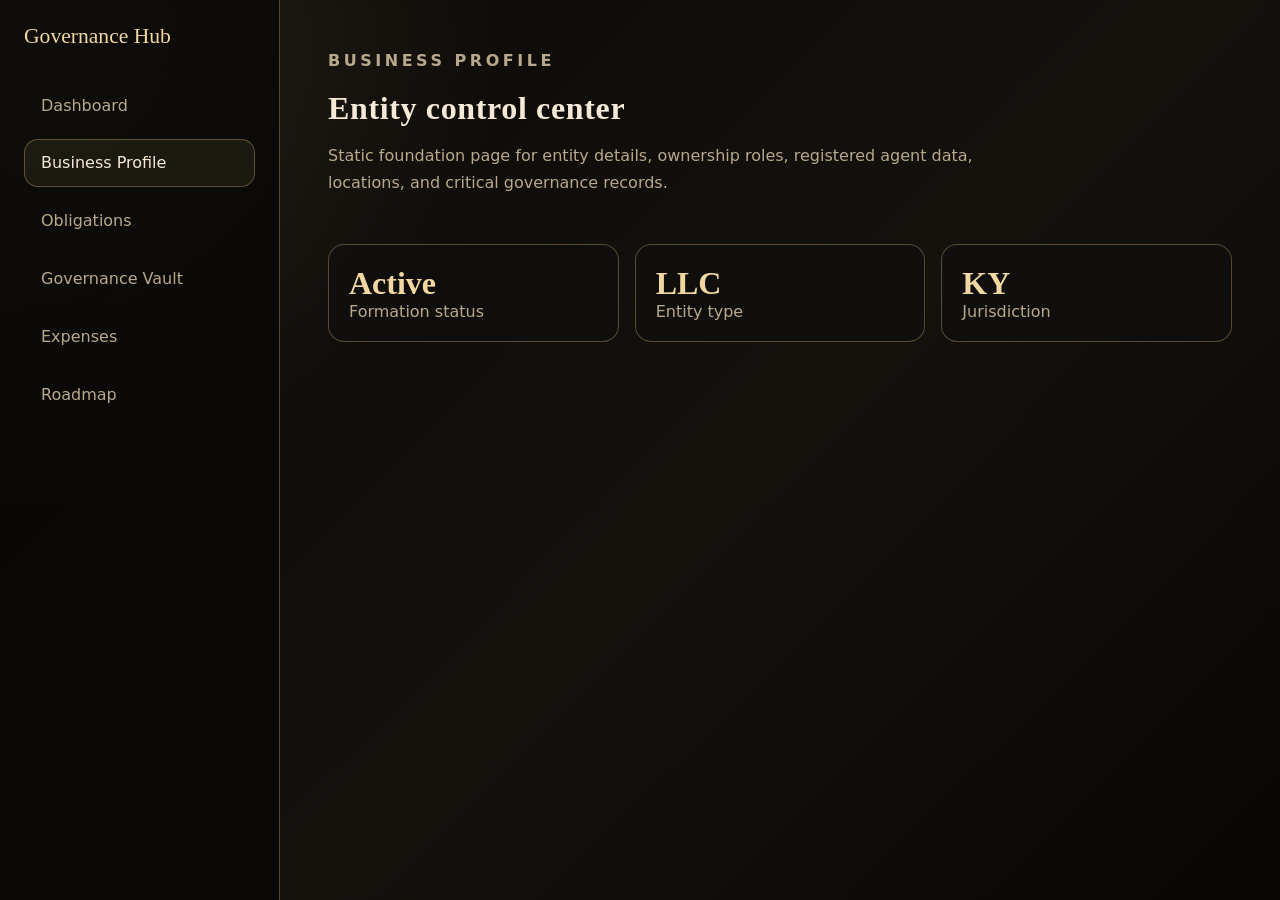
==== pages/business-profile.html @ b262d3b4 "feat: add business profile scaffold" ====
<!DOCTYPE html>
<html lang="en">
<head>
  <meta charset="UTF-8">
  <meta name="viewport" content="width=device-width, initial-scale=1.0">
  <title>Business Profile | Governance Hub</title>
  <link rel="stylesheet" href="../styles/tokens.css">
  <link rel="stylesheet" href="../styles/base.css">
  <link rel="stylesheet" href="../styles/layout.css">
</head>
<body>
  <div class="app-shell">
    <aside class="sidebar">
      <a class="sidebar-title" href="../index.html">Governance Hub</a>
      <nav class="nav-list" aria-label="Primary navigation">
        <a class="nav-link" href="dashboard.html">Dashboard</a>
        <a class="nav-link is-active" href="business-profile.html">Business Profile</a>
        <a class="nav-link" href="obligations.html">Obligations</a>
        <a class="nav-link" href="vault.html">Governance Vault</a>
        <a class="nav-link" href="expenses.html">Expenses</a>
        <a class="nav-link" href="roadmap.html">Roadmap</a>
      </nav>
    </aside>
    <main class="content">
      <header class="page-header">
        <div>
          <p class="eyebrow">Business profile</p>
          <h1>Entity control center</h1>
          <p>Static foundation page for entity details, ownership roles, registered agent data, locations, and critical governance records.</p>
        </div>
      </header>
      <section class="card-grid">
        <article class="metric-card"><strong>Active</strong><span>Formation status</span></article>
        <article class="metric-card"><strong>LLC</strong><span>Entity type</span></article>
        <article class="metric-card"><strong>KY</strong><span>Jurisdiction</span></article>
      </section>
    </main>
  </div>
</body>
</html>
---- styles/tokens.css ----
:root {
  --color-bg: #090807;
  --color-panel: #11100e;
  --color-panel-soft: #181512;
  --color-gold: #d9b779;
  --color-gold-soft: #f2d7a0;
  --color-cream: #f6ead7;
  --color-muted: #b9a98c;
  --color-line: rgba(217, 183, 121, 0.35);
  --color-danger: #7a2020;
  --color-success: #9fc487;
  --color-warning: #e0b45f;
  --font-heading: Georgia, "Times New Roman", serif;
  --font-body: Inter, system-ui, -apple-system, BlinkMacSystemFont, "Segoe UI", sans-serif;
  --shadow-soft: 0 20px 60px rgba(0, 0, 0, 0.35);
  --radius-lg: 24px;
  --radius-md: 16px;
}
---- styles/base.css ----
* {
  box-sizing: border-box;
}

html {
  min-height: 100%;
  background: var(--color-bg);
}

body {
  min-height: 100%;
  margin: 0;
  font-family: var(--font-body);
  color: var(--color-cream);
  background:
    radial-gradient(circle at top left, rgba(217, 183, 121, 0.16), transparent 32rem),
    linear-gradient(135deg, #090807 0%, #15110d 55%, #080706 100%);
}

a {
  color: inherit;
  text-decoration: none;
}

h1,
h2,
h3 {
  margin: 0;
  font-family: var(--font-heading);
  letter-spacing: 0.02em;
}

p {
  line-height: 1.65;
}

button,
input,
select {
  font: inherit;
}
---- styles/layout.css ----
.landing-shell {
  min-height: 100vh;
  display: grid;
  place-items: center;
  padding: 2rem;
}

.hero-card {
  width: min(920px, 100%);
  padding: clamp(2rem, 6vw, 5rem);
  border: 1px solid var(--color-line);
  border-radius: var(--radius-lg);
  background: rgba(17, 16, 14, 0.88);
  box-shadow: var(--shadow-soft);
}

.eyebrow {
  margin: 0 0 1rem;
  color: var(--color-gold);
  font-weight: 700;
  letter-spacing: 0.22em;
  text-transform: uppercase;
}

.hero-card h1 {
  max-width: 760px;
  font-size: clamp(2.4rem, 6vw, 5.6rem);
  line-height: 0.96;
  color: var(--color-gold-soft);
}

.hero-card p:not(.eyebrow) {
  max-width: 680px;
  margin: 1.5rem 0 0;
  color: var(--color-muted);
  font-size: 1.08rem;
}

.hero-actions {
  display: flex;
  flex-wrap: wrap;
  gap: 1rem;
  margin-top: 2rem;
}

.button {
  display: inline-flex;
  align-items: center;
  justify-content: center;
  min-height: 48px;
  padding: 0.85rem 1.2rem;
  border-radius: 999px;
  border: 1px solid var(--color-line);
  font-weight: 700;
}

.button-primary {
  background: var(--color-gold);
  color: #191006;
}

.button-secondary {
  background: rgba(246, 234, 215, 0.06);
  color: var(--color-cream);
}

.app-shell {
  min-height: 100vh;
  display: grid;
  grid-template-columns: 280px 1fr;
}

.sidebar {
  border-right: 1px solid var(--color-line);
  background: rgba(9, 8, 7, 0.8);
  padding: 1.5rem;
}

.sidebar-title {
  color: var(--color-gold-soft);
  font-family: var(--font-heading);
  font-size: 1.35rem;
}

.nav-list {
  display: grid;
  gap: 0.6rem;
  margin-top: 2rem;
}

.nav-link {
  padding: 0.85rem 1rem;
  border: 1px solid transparent;
  border-radius: 14px;
  color: var(--color-muted);
}

.nav-link:hover,
.nav-link.is-active {
  border-color: var(--color-line);
  color: var(--color-cream);
  background: rgba(217, 183, 121, 0.08);
}

.content {
  padding: clamp(1.5rem, 4vw, 3rem);
}

.page-header {
  display: flex;
  justify-content: space-between;
  gap: 1rem;
  align-items: flex-start;
  margin-bottom: 2rem;
}

.page-header p {
  color: var(--color-muted);
  max-width: 720px;
}

.card-grid {
  display: grid;
  grid-template-columns: repeat(auto-fit, minmax(180px, 1fr));
  gap: 1rem;
}

.metric-card {
  padding: 1.25rem;
  border: 1px solid var(--color-line);
  border-radius: var(--radius-md);
  background: rgba(17, 16, 14, 0.72);
}

.metric-card strong {
  display: block;
  color: var(--color-gold-soft);
  font-family: var(--font-heading);
  font-size: 2rem;
}

.metric-card span {
  color: var(--color-muted);
}

@media (max-width: 820px) {
  .app-shell {
    grid-template-columns: 1fr;
  }

  .sidebar {
    border-right: 0;
    border-bottom: 1px solid var(--color-line);
  }
}
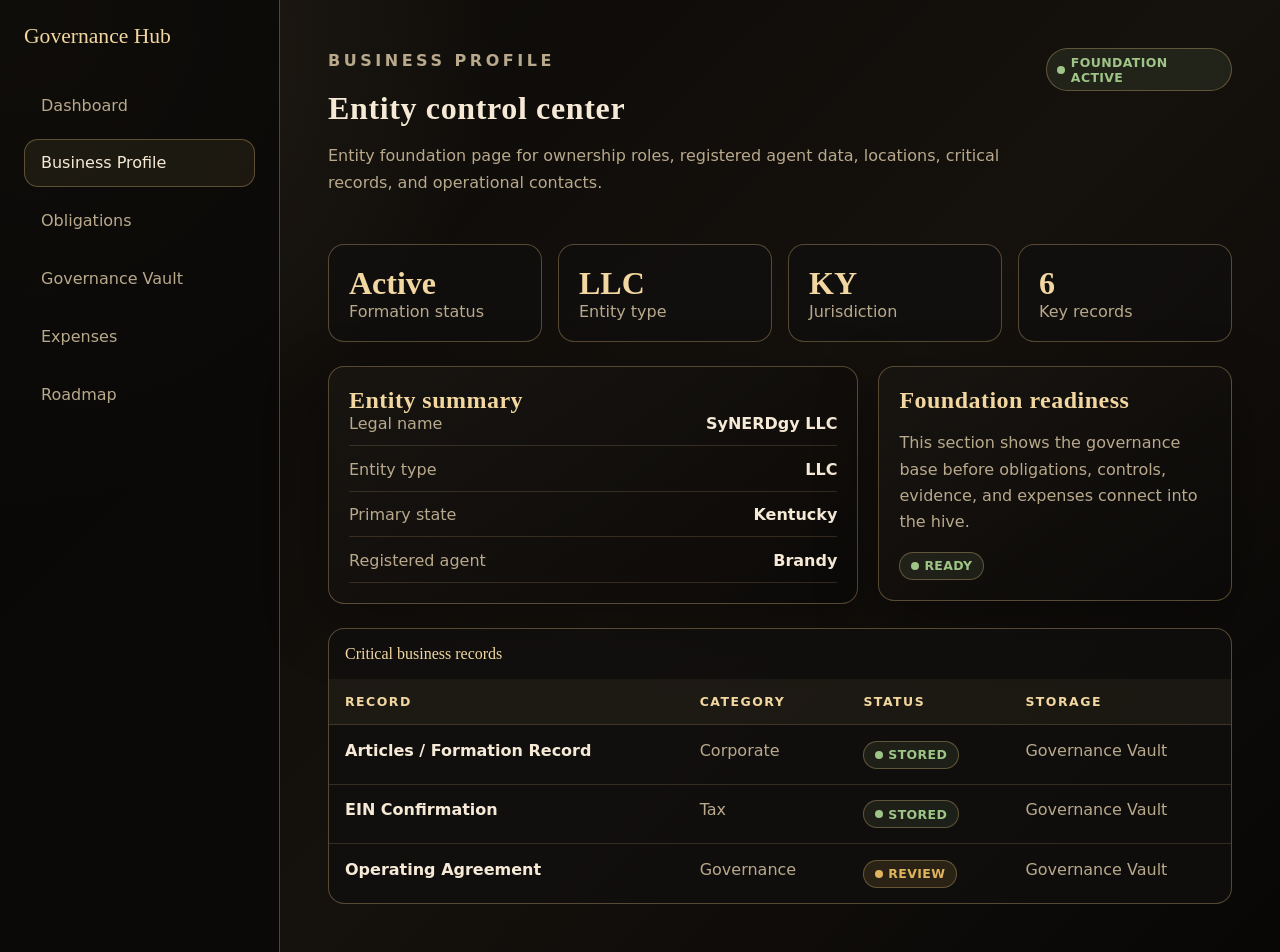
==== commit bc32ddbf: "feat: polish business profile for sprint 1b" ====
--- a/pages/business-profile.html
+++ b/pages/business-profile.html
@@ -7,6 +7,10 @@
   <link rel="stylesheet" href="../styles/tokens.css">
   <link rel="stylesheet" href="../styles/base.css">
   <link rel="stylesheet" href="../styles/layout.css">
+  <link rel="stylesheet" href="../styles/cards.css">
+  <link rel="stylesheet" href="../styles/badges.css">
+  <link rel="stylesheet" href="../styles/tables.css">
+  <link rel="stylesheet" href="../styles/responsive.css">
 </head>
 <body>
   <div class="app-shell">
@@ -26,13 +30,46 @@
         <div>
           <p class="eyebrow">Business profile</p>
           <h1>Entity control center</h1>
-          <p>Static foundation page for entity details, ownership roles, registered agent data, locations, and critical governance records.</p>
+          <p>Entity foundation page for ownership roles, registered agent data, locations, critical records, and operational contacts.</p>
         </div>
+        <span class="badge badge-success">Foundation active</span>
       </header>
       <section class="card-grid">
         <article class="metric-card"><strong>Active</strong><span>Formation status</span></article>
         <article class="metric-card"><strong>LLC</strong><span>Entity type</span></article>
         <article class="metric-card"><strong>KY</strong><span>Jurisdiction</span></article>
+        <article class="metric-card"><strong>6</strong><span>Key records</span></article>
+      </section>
+      <section class="two-column-grid section-stack">
+        <article class="surface-card">
+          <h2>Entity summary</h2>
+          <ul class="stat-list">
+            <li><span>Legal name</span><strong>SyNERDgy LLC</strong></li>
+            <li><span>Entity type</span><strong>LLC</strong></li>
+            <li><span>Primary state</span><strong>Kentucky</strong></li>
+            <li><span>Registered agent</span><strong>Brandy</strong></li>
+          </ul>
+        </article>
+        <aside class="surface-card">
+          <h2>Foundation readiness</h2>
+          <p>This section shows the governance base before obligations, controls, evidence, and expenses connect into the hive.</p>
+          <span class="badge badge-success">Ready</span>
+        </aside>
+      </section>
+      <section class="section-stack">
+        <div class="table-wrap">
+          <table class="data-table">
+            <caption>Critical business records</caption>
+            <thead>
+              <tr><th>Record</th><th>Category</th><th>Status</th><th>Storage</th></tr>
+            </thead>
+            <tbody>
+              <tr><td><strong>Articles / Formation Record</strong></td><td>Corporate</td><td><span class="badge badge-success">Stored</span></td><td>Governance Vault</td></tr>
+              <tr><td><strong>EIN Confirmation</strong></td><td>Tax</td><td><span class="badge badge-success">Stored</span></td><td>Governance Vault</td></tr>
+              <tr><td><strong>Operating Agreement</strong></td><td>Governance</td><td><span class="badge badge-warning">Review</span></td><td>Governance Vault</td></tr>
+            </tbody>
+          </table>
+        </div>
       </section>
     </main>
   </div>
--- a/styles/cards.css
+++ b/styles/cards.css
@@ -0,0 +1,63 @@
+.surface-card {
+  border: 1px solid var(--color-line);
+  border-radius: var(--radius-md);
+  background: linear-gradient(145deg, rgba(24, 21, 18, 0.92), rgba(12, 10, 8, 0.96));
+  box-shadow: var(--shadow-soft);
+  padding: 1.25rem;
+}
+
+.surface-card h2,
+.surface-card h3 {
+  color: var(--color-gold-soft);
+}
+
+.surface-card p {
+  color: var(--color-muted);
+}
+
+.section-stack {
+  display: grid;
+  gap: 1.25rem;
+  margin-top: 1.5rem;
+}
+
+.two-column-grid {
+  display: grid;
+  grid-template-columns: minmax(0, 1.2fr) minmax(280px, 0.8fr);
+  gap: 1.25rem;
+  align-items: start;
+}
+
+.action-row {
+  display: flex;
+  flex-wrap: wrap;
+  gap: 0.75rem;
+  margin-top: 1rem;
+}
+
+.stat-list {
+  display: grid;
+  gap: 0.85rem;
+  margin: 0;
+  padding: 0;
+  list-style: none;
+}
+
+.stat-list li {
+  display: flex;
+  justify-content: space-between;
+  gap: 1rem;
+  padding-bottom: 0.75rem;
+  border-bottom: 1px solid rgba(217, 183, 121, 0.18);
+  color: var(--color-muted);
+}
+
+.stat-list strong {
+  color: var(--color-cream);
+}
+
+@media (max-width: 980px) {
+  .two-column-grid {
+    grid-template-columns: 1fr;
+  }
+}
--- a/styles/badges.css
+++ b/styles/badges.css
@@ -0,0 +1,46 @@
+.badge {
+  display: inline-flex;
+  align-items: center;
+  gap: 0.35rem;
+  width: max-content;
+  padding: 0.35rem 0.65rem;
+  border: 1px solid var(--color-line);
+  border-radius: 999px;
+  font-size: 0.78rem;
+  font-weight: 800;
+  letter-spacing: 0.03em;
+  text-transform: uppercase;
+}
+
+.badge::before {
+  content: "";
+  width: 0.5rem;
+  height: 0.5rem;
+  border-radius: 999px;
+  background: currentColor;
+}
+
+.badge-success {
+  color: var(--color-success);
+  background: rgba(159, 196, 135, 0.1);
+}
+
+.badge-warning {
+  color: var(--color-warning);
+  background: rgba(224, 180, 95, 0.12);
+}
+
+.badge-danger {
+  color: var(--color-danger-bright);
+  background: rgba(122, 32, 32, 0.18);
+}
+
+.badge-neutral {
+  color: var(--color-muted);
+  background: rgba(246, 234, 215, 0.06);
+}
+
+.badge-gold {
+  color: var(--color-gold-soft);
+  background: rgba(217, 183, 121, 0.12);
+}
--- a/styles/tables.css
+++ b/styles/tables.css
@@ -0,0 +1,53 @@
+.table-wrap {
+  overflow-x: auto;
+  border: 1px solid var(--color-line);
+  border-radius: var(--radius-md);
+  background: rgba(17, 16, 14, 0.72);
+}
+
+.data-table {
+  width: 100%;
+  border-collapse: collapse;
+  min-width: 720px;
+}
+
+.data-table caption {
+  padding: 1rem;
+  color: var(--color-gold-soft);
+  font-family: var(--font-heading);
+  text-align: left;
+}
+
+.data-table th,
+.data-table td {
+  padding: 0.95rem 1rem;
+  border-bottom: 1px solid rgba(217, 183, 121, 0.18);
+  text-align: left;
+  vertical-align: top;
+}
+
+.data-table th {
+  color: var(--color-gold-soft);
+  font-size: 0.78rem;
+  letter-spacing: 0.12em;
+  text-transform: uppercase;
+  background: rgba(217, 183, 121, 0.06);
+}
+
+.data-table td {
+  color: var(--color-muted);
+}
+
+.data-table td strong {
+  color: var(--color-cream);
+}
+
+.data-table tr:last-child td {
+  border-bottom: 0;
+}
+
+.table-note {
+  margin-top: 0.75rem;
+  color: var(--color-muted);
+  font-size: 0.92rem;
+}
--- a/styles/responsive.css
+++ b/styles/responsive.css
@@ -0,0 +1,33 @@
+@media (max-width: 720px) {
+  .content {
+    padding: 1.25rem;
+  }
+
+  .page-header {
+    display: block;
+  }
+
+  .hero-actions,
+  .action-row {
+    flex-direction: column;
+  }
+
+  .button {
+    width: 100%;
+  }
+
+  .nav-list {
+    grid-template-columns: repeat(2, minmax(0, 1fr));
+  }
+}
+
+@media (prefers-reduced-motion: reduce) {
+  *,
+  *::before,
+  *::after {
+    scroll-behavior: auto !important;
+    transition-duration: 0.01ms !important;
+    animation-duration: 0.01ms !important;
+    animation-iteration-count: 1 !important;
+  }
+}
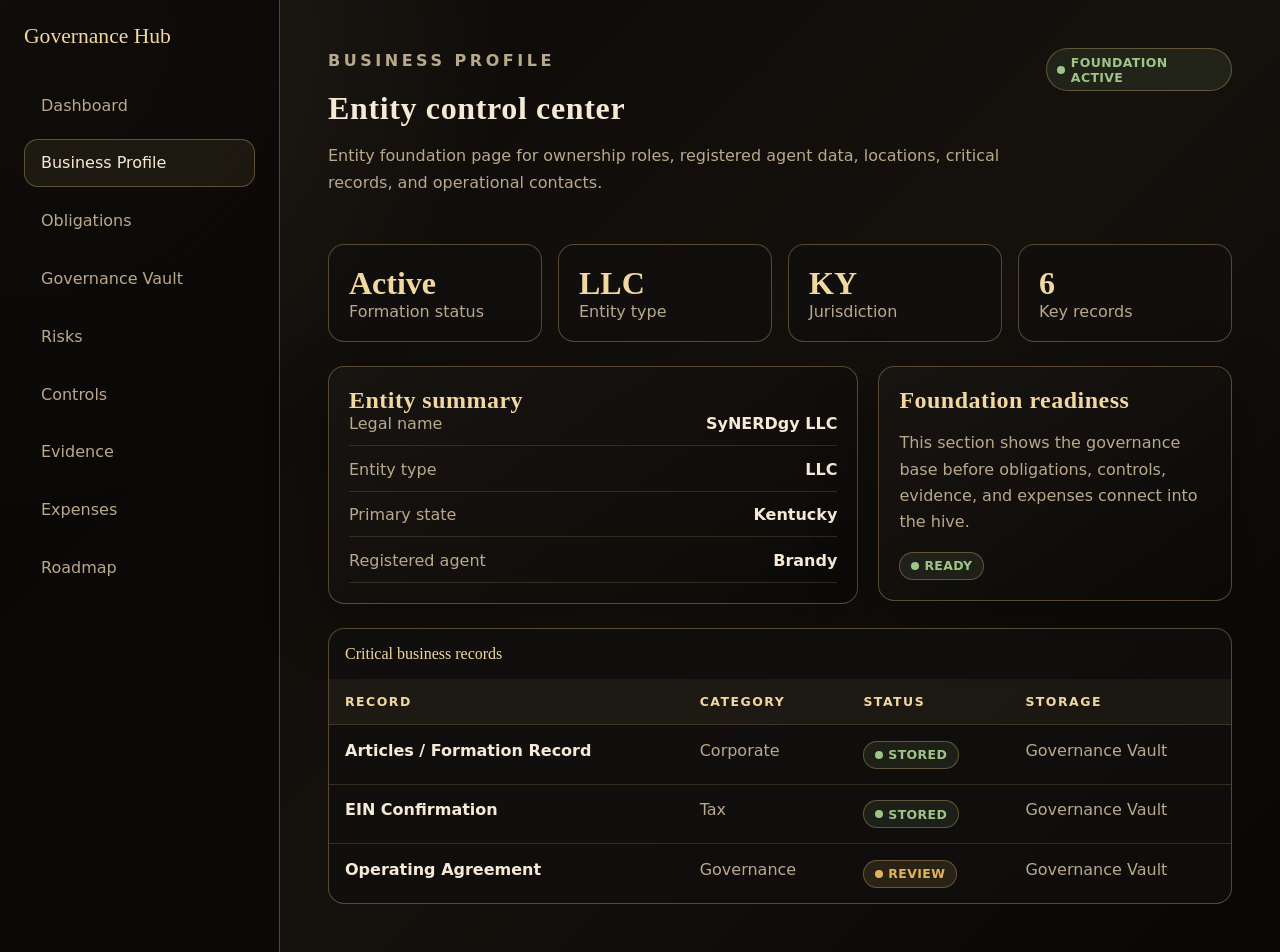
==== commit a6bcdf0c: "Update business profile nav for new pages" ====
--- a/pages/business-profile.html
+++ b/pages/business-profile.html
@@ -21,6 +21,9 @@
         <a class="nav-link is-active" href="business-profile.html">Business Profile</a>
         <a class="nav-link" href="obligations.html">Obligations</a>
         <a class="nav-link" href="vault.html">Governance Vault</a>
+        <a class="nav-link" href="risks.html">Risks</a>
+        <a class="nav-link" href="controls.html">Controls</a>
+        <a class="nav-link" href="evidence.html">Evidence</a>
         <a class="nav-link" href="expenses.html">Expenses</a>
         <a class="nav-link" href="roadmap.html">Roadmap</a>
       </nav>
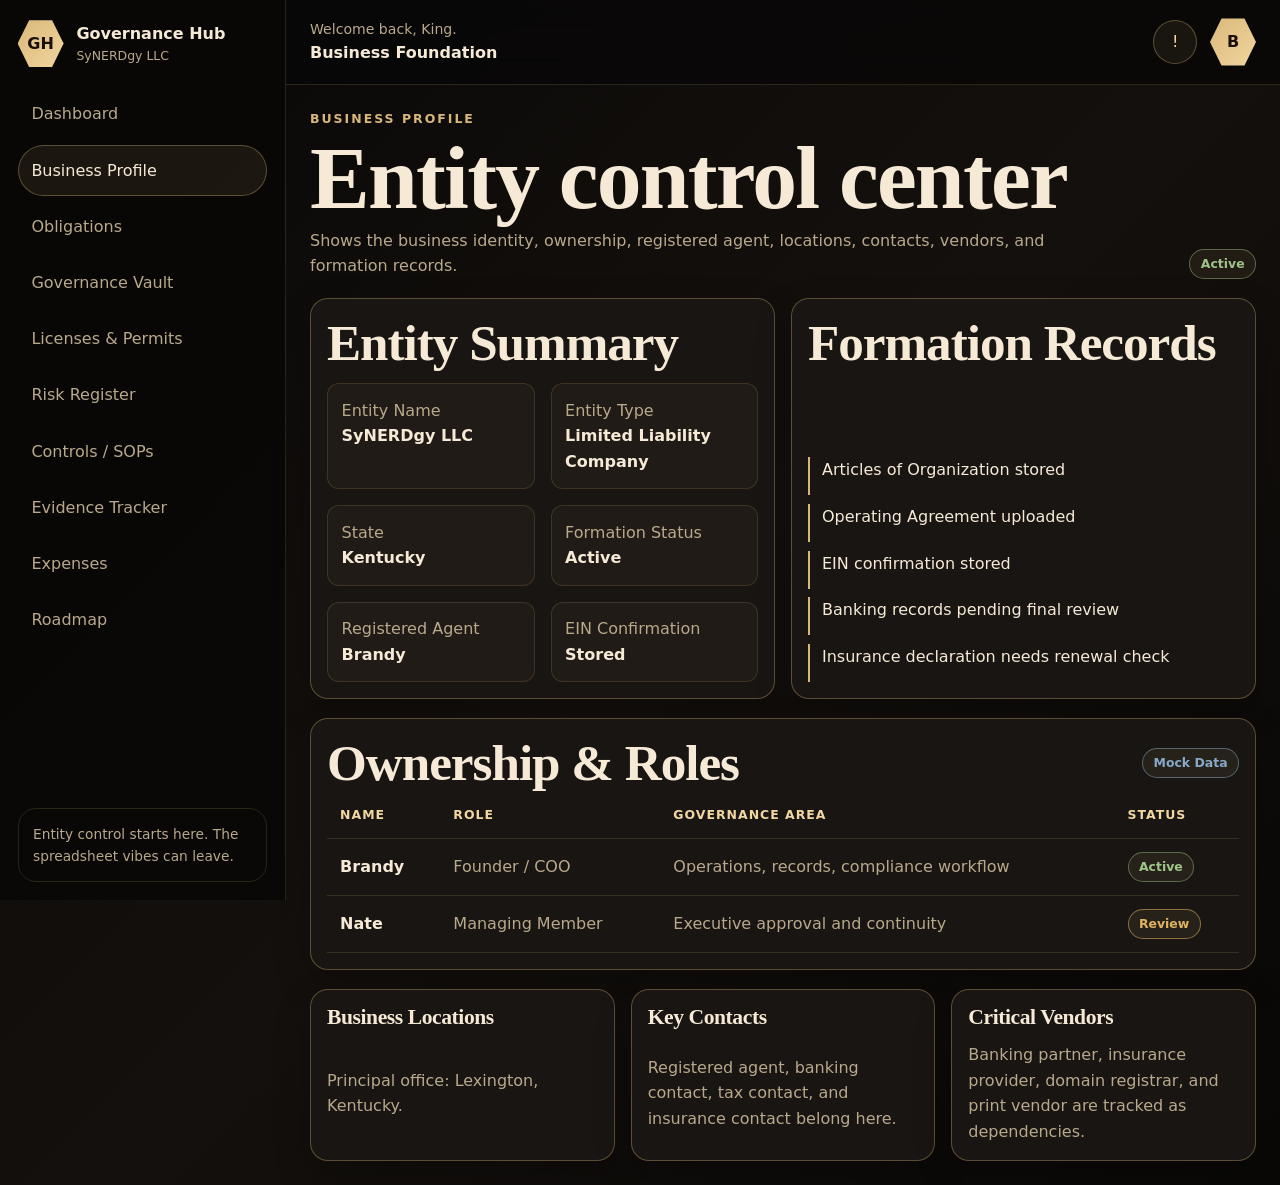
==== commit 96b3b74a: "Add business profile page" ====
--- a/pages/business-profile.html
+++ b/pages/business-profile.html
@@ -1,80 +1,44 @@
 <!DOCTYPE html>
 <html lang="en">
 <head>
-  <meta charset="UTF-8">
-  <meta name="viewport" content="width=device-width, initial-scale=1.0">
+  <meta charset="UTF-8" />
+  <meta name="viewport" content="width=device-width, initial-scale=1.0" />
   <title>Business Profile | Governance Hub</title>
-  <link rel="stylesheet" href="../styles/tokens.css">
-  <link rel="stylesheet" href="../styles/base.css">
-  <link rel="stylesheet" href="../styles/layout.css">
-  <link rel="stylesheet" href="../styles/cards.css">
-  <link rel="stylesheet" href="../styles/badges.css">
-  <link rel="stylesheet" href="../styles/tables.css">
-  <link rel="stylesheet" href="../styles/responsive.css">
+  <link rel="stylesheet" href="../styles/tokens.css" />
+  <link rel="stylesheet" href="../styles/base.css" />
+  <link rel="stylesheet" href="../styles/layout.css" />
+  <link rel="stylesheet" href="../styles/cards.css" />
+  <link rel="stylesheet" href="../styles/tables.css" />
+  <link rel="stylesheet" href="../styles/badges.css" />
+  <link rel="stylesheet" href="../styles/pages.css" />
+  <link rel="stylesheet" href="../styles/responsive.css" />
 </head>
 <body>
   <div class="app-shell">
-    <aside class="sidebar">
-      <a class="sidebar-title" href="../index.html">Governance Hub</a>
-      <nav class="nav-list" aria-label="Primary navigation">
-        <a class="nav-link" href="dashboard.html">Dashboard</a>
-        <a class="nav-link is-active" href="business-profile.html">Business Profile</a>
-        <a class="nav-link" href="obligations.html">Obligations</a>
-        <a class="nav-link" href="vault.html">Governance Vault</a>
-        <a class="nav-link" href="risks.html">Risks</a>
-        <a class="nav-link" href="controls.html">Controls</a>
-        <a class="nav-link" href="evidence.html">Evidence</a>
-        <a class="nav-link" href="expenses.html">Expenses</a>
-        <a class="nav-link" href="roadmap.html">Roadmap</a>
-      </nav>
-    </aside>
-    <main class="content">
-      <header class="page-header">
-        <div>
-          <p class="eyebrow">Business profile</p>
-          <h1>Entity control center</h1>
-          <p>Entity foundation page for ownership roles, registered agent data, locations, critical records, and operational contacts.</p>
-        </div>
-        <span class="badge badge-success">Foundation active</span>
-      </header>
-      <section class="card-grid">
-        <article class="metric-card"><strong>Active</strong><span>Formation status</span></article>
-        <article class="metric-card"><strong>LLC</strong><span>Entity type</span></article>
-        <article class="metric-card"><strong>KY</strong><span>Jurisdiction</span></article>
-        <article class="metric-card"><strong>6</strong><span>Key records</span></article>
-      </section>
-      <section class="two-column-grid section-stack">
-        <article class="surface-card">
-          <h2>Entity summary</h2>
-          <ul class="stat-list">
-            <li><span>Legal name</span><strong>SyNERDgy LLC</strong></li>
-            <li><span>Entity type</span><strong>LLC</strong></li>
-            <li><span>Primary state</span><strong>Kentucky</strong></li>
-            <li><span>Registered agent</span><strong>Brandy</strong></li>
-          </ul>
-        </article>
-        <aside class="surface-card">
-          <h2>Foundation readiness</h2>
-          <p>This section shows the governance base before obligations, controls, evidence, and expenses connect into the hive.</p>
-          <span class="badge badge-success">Ready</span>
-        </aside>
-      </section>
-      <section class="section-stack">
-        <div class="table-wrap">
-          <table class="data-table">
-            <caption>Critical business records</caption>
-            <thead>
-              <tr><th>Record</th><th>Category</th><th>Status</th><th>Storage</th></tr>
-            </thead>
-            <tbody>
-              <tr><td><strong>Articles / Formation Record</strong></td><td>Corporate</td><td><span class="badge badge-success">Stored</span></td><td>Governance Vault</td></tr>
-              <tr><td><strong>EIN Confirmation</strong></td><td>Tax</td><td><span class="badge badge-success">Stored</span></td><td>Governance Vault</td></tr>
-              <tr><td><strong>Operating Agreement</strong></td><td>Governance</td><td><span class="badge badge-warning">Review</span></td><td>Governance Vault</td></tr>
-            </tbody>
-          </table>
-        </div>
-      </section>
-    </main>
+    <aside class="sidebar"><div class="sidebar-inner"><a class="brand-mark" href="../index.html"><span class="brand-hex">GH</span><span><strong>Governance Hub</strong><small>SyNERDgy LLC</small></span></a><nav class="sidebar-nav"><a data-nav href="dashboard.html">Dashboard</a><a data-nav href="business-profile.html">Business Profile</a><a data-nav href="obligations.html">Obligations</a><a data-nav href="vault.html">Governance Vault</a><a data-nav href="licenses.html">Licenses & Permits</a><a data-nav href="risks.html">Risk Register</a><a data-nav href="controls.html">Controls / SOPs</a><a data-nav href="evidence.html">Evidence Tracker</a><a data-nav href="expenses.html">Expenses</a><a data-nav href="roadmap.html">Roadmap</a></nav><div class="sidebar-footer">Entity control starts here. The spreadsheet vibes can leave.</div></div></aside>
+    <div class="main-panel">
+      <header class="app-header"><div class="header-copy"><span>Welcome back, King.</span><strong>Business Foundation</strong></div><div class="header-actions"><button class="icon-button">!</button><span class="profile-hex">B</span></div></header>
+      <main class="page-content">
+        <section class="page-heading"><div><p class="eyebrow">Business Profile</p><h1>Entity control center</h1><p>Shows the business identity, ownership, registered agent, locations, contacts, vendors, and formation records.</p></div><span class="badge success">Active</span></section>
+
+        <section class="card-grid two">
+          <article class="panel-card"><h2>Entity Summary</h2><div class="detail-grid"><div class="detail-item"><span>Entity Name</span><strong>SyNERDgy LLC</strong></div><div class="detail-item"><span>Entity Type</span><strong>Limited Liability Company</strong></div><div class="detail-item"><span>State</span><strong>Kentucky</strong></div><div class="detail-item"><span>Formation Status</span><strong>Active</strong></div><div class="detail-item"><span>Registered Agent</span><strong>Brandy</strong></div><div class="detail-item"><span>EIN Confirmation</span><strong>Stored</strong></div></div></article>
+          <article class="panel-card"><h2>Formation Records</h2><ul class="check-list"><li>Articles of Organization stored</li><li>Operating Agreement uploaded</li><li>EIN confirmation stored</li><li>Banking records pending final review</li><li>Insurance declaration needs renewal check</li></ul></article>
+        </section>
+
+        <section class="table-card">
+          <div class="card-header"><h2>Ownership & Roles</h2><span class="badge info">Mock Data</span></div>
+          <table class="data-table"><thead><tr><th>Name</th><th>Role</th><th>Governance Area</th><th>Status</th></tr></thead><tbody><tr><td><strong>Brandy</strong></td><td>Founder / COO</td><td>Operations, records, compliance workflow</td><td><span class="badge success">Active</span></td></tr><tr><td><strong>Nate</strong></td><td>Managing Member</td><td>Executive approval and continuity</td><td><span class="badge warning">Review</span></td></tr></tbody></table>
+        </section>
+
+        <section class="card-grid three">
+          <article class="panel-card"><h3>Business Locations</h3><p>Principal office: Lexington, Kentucky.</p></article>
+          <article class="panel-card"><h3>Key Contacts</h3><p>Registered agent, banking contact, tax contact, and insurance contact belong here.</p></article>
+          <article class="panel-card"><h3>Critical Vendors</h3><p>Banking partner, insurance provider, domain registrar, and print vendor are tracked as dependencies.</p></article>
+        </section>
+      </main>
+    </div>
   </div>
+  <script src="../scripts/navigation.js"></script>
 </body>
 </html>
--- a/styles/tokens.css
+++ b/styles/tokens.css
@@ -7,12 +7,19 @@
   --color-cream: #f6ead7;
   --color-muted: #b9a98c;
   --color-line: rgba(217, 183, 121, 0.35);
+  --color-line-soft: rgba(217, 183, 121, 0.16);
   --color-danger: #7a2020;
+  --color-danger-bright: #e86666;
   --color-success: #9fc487;
   --color-warning: #e0b45f;
+  --color-info: #86a9c9;
+  --shadow-panel: 0 22px 60px rgba(0, 0, 0, 0.38);
+  --shadow-soft: 0 14px 36px rgba(0, 0, 0, 0.24);
+  --radius-lg: 28px;
+  --radius-md: 18px;
+  --radius-sm: 12px;
+  --sidebar-width: 286px;
+  --header-height: 84px;
   --font-heading: Georgia, "Times New Roman", serif;
   --font-body: Inter, system-ui, -apple-system, BlinkMacSystemFont, "Segoe UI", sans-serif;
-  --shadow-soft: 0 20px 60px rgba(0, 0, 0, 0.35);
-  --radius-lg: 24px;
-  --radius-md: 16px;
 }
--- a/styles/base.css
+++ b/styles/base.css
@@ -3,35 +3,31 @@
 }
 
 html {
-  min-height: 100%;
-  background: var(--color-bg);
+  scroll-behavior: smooth;
 }
 
 body {
-  min-height: 100%;
+  min-height: 100vh;
   margin: 0;
+  background: linear-gradient(135deg, #090807 0%, #14100d 52%, #090807 100%);
+  color: var(--color-cream);
   font-family: var(--font-body);
-  color: var(--color-cream);
-  background:
-    radial-gradient(circle at top left, rgba(217, 183, 121, 0.16), transparent 32rem),
-    linear-gradient(135deg, #090807 0%, #15110d 55%, #080706 100%);
+  line-height: 1.6;
+}
+
+img,
+svg {
+  max-width: 100%;
 }
 
 a {
-  color: inherit;
+  color: var(--color-gold-soft);
   text-decoration: none;
 }
 
-h1,
-h2,
-h3 {
-  margin: 0;
-  font-family: var(--font-heading);
-  letter-spacing: 0.02em;
-}
-
-p {
-  line-height: 1.65;
+a:hover,
+a:focus-visible {
+  color: var(--color-cream);
 }
 
 button,
@@ -39,3 +35,97 @@
 select {
   font: inherit;
 }
+
+button {
+  cursor: pointer;
+}
+
+h1,
+h2,
+h3,
+h4 {
+  margin: 0;
+  font-family: var(--font-heading);
+  line-height: 1.1;
+  letter-spacing: -0.02em;
+}
+
+h1 {
+  font-size: clamp(3.2rem, 7vw, 6.8rem);
+}
+
+h2 {
+  font-size: clamp(2rem, 4vw, 3.5rem);
+}
+
+h3 {
+  font-size: 1.35rem;
+}
+
+p {
+  margin: 0;
+  color: var(--color-muted);
+}
+
+ul,
+ol {
+  margin: 0;
+  padding: 0;
+}
+
+li {
+  list-style: none;
+}
+
+.eyebrow {
+  color: var(--color-gold);
+  font-size: 0.78rem;
+  font-weight: 800;
+  letter-spacing: 0.16em;
+  text-transform: uppercase;
+}
+
+.button-row {
+  display: flex;
+  flex-wrap: wrap;
+  gap: 0.8rem;
+}
+
+.button,
+.nav-button {
+  display: inline-flex;
+  align-items: center;
+  justify-content: center;
+  min-height: 44px;
+  padding: 0.72rem 1.05rem;
+  border: 1px solid var(--color-line);
+  border-radius: 999px;
+  transition: transform 160ms ease, border-color 160ms ease, background 160ms ease;
+}
+
+.button:hover,
+.nav-button:hover {
+  transform: translateY(-2px);
+}
+
+.button-primary,
+.nav-button {
+  background: linear-gradient(135deg, var(--color-gold), var(--color-gold-soft));
+  color: #1b1208;
+  font-weight: 800;
+}
+
+.button-secondary {
+  background: rgba(217, 183, 121, 0.12);
+  color: var(--color-gold-soft);
+}
+
+.button-ghost {
+  color: var(--color-muted);
+}
+
+.kicker-row {
+  display: flex;
+  flex-wrap: wrap;
+  gap: 0.5rem;
+}
--- a/styles/layout.css
+++ b/styles/layout.css
@@ -1,155 +1,282 @@
-.landing-shell {
+.landing-body {
+  overflow-x: hidden;
+}
+
+.landing-nav,
+.site-footer {
+  position: relative;
+  z-index: 2;
+  width: min(1180px, calc(100% - 2rem));
+  margin: 0 auto;
+}
+
+.landing-nav {
+  display: flex;
+  align-items: center;
+  justify-content: space-between;
+  gap: 1rem;
+  padding: 1.2rem 0;
+}
+
+.landing-nav nav {
+  display: flex;
+  align-items: center;
+  flex-wrap: wrap;
+  gap: 1rem;
+}
+
+.brand-mark {
+  display: inline-flex;
+  align-items: center;
+  gap: 0.8rem;
+  color: var(--color-cream);
+}
+
+.brand-mark small {
+  display: block;
+  color: var(--color-muted);
+  font-size: 0.78rem;
+}
+
+.brand-hex,
+.profile-hex {
+  display: inline-grid;
+  place-items: center;
+  width: 46px;
+  height: 52px;
+  background: linear-gradient(135deg, var(--color-gold), var(--color-gold-soft));
+  color: #1a1008;
+  font-weight: 900;
+  clip-path: polygon(25% 5%, 75% 5%, 100% 50%, 75% 95%, 25% 95%, 0% 50%);
+}
+
+.section-grid,
+.content-section,
+.site-footer {
+  width: min(1180px, calc(100% - 2rem));
+  margin-inline: auto;
+}
+
+.hero-section {
+  display: grid;
+  grid-template-columns: minmax(0, 1.1fr) minmax(320px, 0.72fr);
+  gap: 2rem;
+  align-items: center;
+  min-height: calc(100vh - 90px);
+  padding: 2rem 0 4rem;
+}
+
+.hero-copy {
+  display: grid;
+  gap: 1.3rem;
+}
+
+.hero-lede {
+  max-width: 760px;
+  color: var(--color-cream);
+  font-size: clamp(1.4rem, 2.5vw, 2rem);
+}
+
+.hero-support {
+  max-width: 720px;
+  font-size: 1.08rem;
+}
+
+.hero-panel,
+.scope-card,
+.feature-card,
+.metric-card,
+.panel-card,
+.table-card {
+  border: 1px solid var(--color-line);
+  background: linear-gradient(180deg, rgba(24, 21, 18, 0.96), rgba(17, 16, 14, 0.96));
+  box-shadow: var(--shadow-panel);
+}
+
+.hero-panel {
+  display: grid;
+  gap: 1rem;
+  padding: 1.2rem;
+  border-radius: var(--radius-lg);
+}
+
+.panel-header,
+.app-header,
+.page-heading,
+.card-header {
+  display: flex;
+  align-items: center;
+  justify-content: space-between;
+  gap: 1rem;
+}
+
+.status-dot {
+  width: 0.75rem;
+  height: 0.75rem;
+  border-radius: 999px;
+  background: var(--color-success);
+  box-shadow: 0 0 18px var(--color-success);
+}
+
+.content-section {
+  position: relative;
+  z-index: 2;
+  padding: 4rem 0;
+}
+
+.module-grid,
+.metric-grid,
+.card-grid,
+.detail-grid,
+.status-grid {
+  display: grid;
+  gap: 1rem;
+}
+
+.module-grid {
+  grid-template-columns: repeat(3, minmax(0, 1fr));
+  margin-top: 1.4rem;
+}
+
+.split-section {
+  display: grid;
+  grid-template-columns: 1fr minmax(280px, 0.5fr);
+  gap: 1.2rem;
+  align-items: start;
+}
+
+.workflow-section {
+  border-block: 1px solid var(--color-line-soft);
+}
+
+.timeline-list {
+  display: grid;
+  gap: 0.9rem;
+  margin-top: 1.3rem;
+}
+
+.timeline-list li {
+  display: grid;
+  grid-template-columns: 170px 1fr;
+  gap: 1rem;
+  padding: 1rem;
+  border: 1px solid var(--color-line-soft);
+  border-radius: var(--radius-md);
+  background: rgba(217, 183, 121, 0.05);
+}
+
+.site-footer {
+  display: flex;
+  justify-content: space-between;
+  gap: 1rem;
+  padding: 2rem 0;
+  border-top: 1px solid var(--color-line-soft);
+  color: var(--color-muted);
+}
+
+.app-shell {
+  display: grid;
+  grid-template-columns: var(--sidebar-width) minmax(0, 1fr);
   min-height: 100vh;
-  display: grid;
-  place-items: center;
-  padding: 2rem;
-}
-
-.hero-card {
-  width: min(920px, 100%);
-  padding: clamp(2rem, 6vw, 5rem);
+}
+
+.sidebar {
+  position: sticky;
+  top: 0;
+  height: 100vh;
+  padding: 1.1rem;
+  border-right: 1px solid var(--color-line-soft);
+  background: rgba(9, 8, 7, 0.92);
+}
+
+.sidebar-inner {
+  display: flex;
+  flex-direction: column;
+  height: 100%;
+  gap: 1.2rem;
+}
+
+.sidebar-nav {
+  display: grid;
+  gap: 0.35rem;
+}
+
+.sidebar-nav a {
+  display: flex;
+  justify-content: space-between;
+  gap: 0.75rem;
+  padding: 0.72rem 0.8rem;
+  border: 1px solid transparent;
+  border-radius: 999px;
+  color: var(--color-muted);
+}
+
+.sidebar-nav a.active,
+.sidebar-nav a:hover {
+  border-color: var(--color-line);
+  background: rgba(217, 183, 121, 0.09);
+  color: var(--color-cream);
+}
+
+.sidebar-footer {
+  margin-top: auto;
+  padding: 0.9rem;
+  border: 1px solid var(--color-line-soft);
+  border-radius: var(--radius-md);
+  color: var(--color-muted);
+  font-size: 0.86rem;
+}
+
+.main-panel {
+  min-width: 0;
+}
+
+.app-header {
+  position: sticky;
+  top: 0;
+  z-index: 4;
+  min-height: var(--header-height);
+  padding: 1rem 1.5rem;
+  border-bottom: 1px solid var(--color-line-soft);
+  background: rgba(9, 8, 7, 0.86);
+  backdrop-filter: blur(16px);
+}
+
+.header-copy span,
+.header-copy strong {
+  display: block;
+}
+
+.header-copy span {
+  color: var(--color-muted);
+  font-size: 0.88rem;
+}
+
+.header-actions {
+  display: flex;
+  align-items: center;
+  gap: 0.8rem;
+}
+
+.icon-button {
+  width: 44px;
+  height: 44px;
   border: 1px solid var(--color-line);
-  border-radius: var(--radius-lg);
-  background: rgba(17, 16, 14, 0.88);
-  box-shadow: var(--shadow-soft);
-}
-
-.eyebrow {
-  margin: 0 0 1rem;
-  color: var(--color-gold);
-  font-weight: 700;
-  letter-spacing: 0.22em;
-  text-transform: uppercase;
-}
-
-.hero-card h1 {
+  border-radius: 999px;
+  background: rgba(217, 183, 121, 0.08);
+  color: var(--color-gold-soft);
+}
+
+.page-content {
+  display: grid;
+  gap: 1.2rem;
+  padding: 1.5rem;
+}
+
+.page-heading {
+  align-items: end;
+}
+
+.page-heading p {
   max-width: 760px;
-  font-size: clamp(2.4rem, 6vw, 5.6rem);
-  line-height: 0.96;
-  color: var(--color-gold-soft);
-}
-
-.hero-card p:not(.eyebrow) {
-  max-width: 680px;
-  margin: 1.5rem 0 0;
-  color: var(--color-muted);
-  font-size: 1.08rem;
-}
-
-.hero-actions {
-  display: flex;
-  flex-wrap: wrap;
-  gap: 1rem;
-  margin-top: 2rem;
-}
-
-.button {
-  display: inline-flex;
-  align-items: center;
-  justify-content: center;
-  min-height: 48px;
-  padding: 0.85rem 1.2rem;
-  border-radius: 999px;
-  border: 1px solid var(--color-line);
-  font-weight: 700;
-}
-
-.button-primary {
-  background: var(--color-gold);
-  color: #191006;
-}
-
-.button-secondary {
-  background: rgba(246, 234, 215, 0.06);
-  color: var(--color-cream);
-}
-
-.app-shell {
-  min-height: 100vh;
-  display: grid;
-  grid-template-columns: 280px 1fr;
-}
-
-.sidebar {
-  border-right: 1px solid var(--color-line);
-  background: rgba(9, 8, 7, 0.8);
-  padding: 1.5rem;
-}
-
-.sidebar-title {
-  color: var(--color-gold-soft);
-  font-family: var(--font-heading);
-  font-size: 1.35rem;
-}
-
-.nav-list {
-  display: grid;
-  gap: 0.6rem;
-  margin-top: 2rem;
-}
-
-.nav-link {
-  padding: 0.85rem 1rem;
-  border: 1px solid transparent;
-  border-radius: 14px;
-  color: var(--color-muted);
-}
-
-.nav-link:hover,
-.nav-link.is-active {
-  border-color: var(--color-line);
-  color: var(--color-cream);
-  background: rgba(217, 183, 121, 0.08);
-}
-
-.content {
-  padding: clamp(1.5rem, 4vw, 3rem);
-}
-
-.page-header {
-  display: flex;
-  justify-content: space-between;
-  gap: 1rem;
-  align-items: flex-start;
-  margin-bottom: 2rem;
-}
-
-.page-header p {
-  color: var(--color-muted);
-  max-width: 720px;
-}
-
-.card-grid {
-  display: grid;
-  grid-template-columns: repeat(auto-fit, minmax(180px, 1fr));
-  gap: 1rem;
-}
-
-.metric-card {
-  padding: 1.25rem;
-  border: 1px solid var(--color-line);
-  border-radius: var(--radius-md);
-  background: rgba(17, 16, 14, 0.72);
-}
-
-.metric-card strong {
-  display: block;
-  color: var(--color-gold-soft);
-  font-family: var(--font-heading);
-  font-size: 2rem;
-}
-
-.metric-card span {
-  color: var(--color-muted);
-}
-
-@media (max-width: 820px) {
-  .app-shell {
-    grid-template-columns: 1fr;
-  }
-
-  .sidebar {
-    border-right: 0;
-    border-bottom: 1px solid var(--color-line);
-  }
-}
+}
--- a/styles/cards.css
+++ b/styles/cards.css
@@ -1,63 +1,110 @@
-.surface-card {
+.metric-grid {
+  grid-template-columns: repeat(4, minmax(0, 1fr));
+}
+
+.metric-grid.compact {
+  grid-template-columns: repeat(2, minmax(0, 1fr));
+}
+
+.metric-card,
+.feature-card,
+.panel-card,
+.table-card,
+.scope-card {
+  padding: 1rem;
   border: 1px solid var(--color-line);
   border-radius: var(--radius-md);
-  background: linear-gradient(145deg, rgba(24, 21, 18, 0.92), rgba(12, 10, 8, 0.96));
+  background: var(--color-panel-soft);
   box-shadow: var(--shadow-soft);
-  padding: 1.25rem;
 }
 
-.surface-card h2,
-.surface-card h3 {
-  color: var(--color-gold-soft);
+.metric-card strong {
+  display: block;
+  margin-top: 0.35rem;
+  color: var(--color-cream);
+  font-family: var(--font-heading);
+  font-size: 2.3rem;
 }
 
-.surface-card p {
+.metric-card span,
+.metric-card small,
+.detail-item span {
   color: var(--color-muted);
 }
 
-.section-stack {
+.feature-card,
+.panel-card {
   display: grid;
-  gap: 1.25rem;
-  margin-top: 1.5rem;
+  gap: 0.75rem;
 }
 
-.two-column-grid {
-  display: grid;
-  grid-template-columns: minmax(0, 1.2fr) minmax(280px, 0.8fr);
-  gap: 1.25rem;
-  align-items: start;
+.detail-grid {
+  grid-template-columns: repeat(2, minmax(0, 1fr));
 }
 
-.action-row {
-  display: flex;
-  flex-wrap: wrap;
-  gap: 0.75rem;
-  margin-top: 1rem;
+.detail-item {
+  padding: 0.85rem;
+  border: 1px solid var(--color-line-soft);
+  border-radius: var(--radius-sm);
+  background: rgba(217, 183, 121, 0.04);
 }
 
-.stat-list {
-  display: grid;
-  gap: 0.85rem;
-  margin: 0;
-  padding: 0;
-  list-style: none;
+.detail-item strong {
+  display: block;
+  color: var(--color-cream);
 }
 
-.stat-list li {
+.card-grid.two {
+  grid-template-columns: repeat(2, minmax(0, 1fr));
+}
+
+.card-grid.three {
+  grid-template-columns: repeat(3, minmax(0, 1fr));
+}
+
+.quick-actions {
+  display: grid;
+  gap: 0.65rem;
+}
+
+.quick-actions a,
+.action-pill {
+  display: flex;
+  justify-content: space-between;
+  align-items: center;
+  gap: 1rem;
+  padding: 0.8rem 0.9rem;
+  border: 1px solid var(--color-line-soft);
+  border-radius: 999px;
+  color: var(--color-cream);
+  background: rgba(217, 183, 121, 0.05);
+}
+
+.alert-card {
+  border-color: rgba(224, 180, 95, 0.55);
+  background: rgba(224, 180, 95, 0.12);
+}
+
+.check-list {
+  display: grid;
+  gap: 0.55rem;
+  margin-top: 0.8rem;
+}
+
+.check-list li {
+  padding-left: 0.75rem;
+  border-left: 2px solid var(--color-gold);
+}
+
+.stack-list {
+  display: grid;
+  gap: 0.7rem;
+}
+
+.stack-list li {
   display: flex;
   justify-content: space-between;
   gap: 1rem;
-  padding-bottom: 0.75rem;
-  border-bottom: 1px solid rgba(217, 183, 121, 0.18);
-  color: var(--color-muted);
+  padding-bottom: 0.7rem;
+  border-bottom: 1px solid var(--color-line-soft);
 }
-
-.stat-list strong {
-  color: var(--color-cream);
-}
-
-@media (max-width: 980px) {
-  .two-column-grid {
-    grid-template-columns: 1fr;
-  }
-}
--- a/styles/tables.css
+++ b/styles/tables.css
@@ -1,37 +1,24 @@
-.table-wrap {
+.table-card {
   overflow-x: auto;
-  border: 1px solid var(--color-line);
-  border-radius: var(--radius-md);
-  background: rgba(17, 16, 14, 0.72);
 }
 
 .data-table {
   width: 100%;
   border-collapse: collapse;
-  min-width: 720px;
-}
-
-.data-table caption {
-  padding: 1rem;
-  color: var(--color-gold-soft);
-  font-family: var(--font-heading);
-  text-align: left;
 }
 
 .data-table th,
 .data-table td {
-  padding: 0.95rem 1rem;
-  border-bottom: 1px solid rgba(217, 183, 121, 0.18);
+  padding: 0.82rem;
+  border-bottom: 1px solid var(--color-line-soft);
   text-align: left;
-  vertical-align: top;
 }
 
 .data-table th {
   color: var(--color-gold-soft);
   font-size: 0.78rem;
-  letter-spacing: 0.12em;
+  letter-spacing: 0.08em;
   text-transform: uppercase;
-  background: rgba(217, 183, 121, 0.06);
 }
 
 .data-table td {
@@ -42,12 +29,21 @@
   color: var(--color-cream);
 }
 
-.data-table tr:last-child td {
-  border-bottom: 0;
+.table-toolbar {
+  display: flex;
+  flex-wrap: wrap;
+  align-items: center;
+  justify-content: space-between;
+  gap: 0.8rem;
+  margin-bottom: 1rem;
 }
 
-.table-note {
-  margin-top: 0.75rem;
-  color: var(--color-muted);
-  font-size: 0.92rem;
+.table-toolbar input,
+.table-toolbar select {
+  min-height: 42px;
+  border: 1px solid var(--color-line);
+  border-radius: 999px;
+  background: rgba(9, 8, 7, 0.66);
+  color: var(--color-cream);
+  padding: 0 0.9rem;
 }
--- a/styles/badges.css
+++ b/styles/badges.css
@@ -1,46 +1,34 @@
-.badge {
+.badge,
+.pill {
   display: inline-flex;
   align-items: center;
-  gap: 0.35rem;
-  width: max-content;
-  padding: 0.35rem 0.65rem;
+  width: fit-content;
+  min-height: 28px;
+  padding: 0.25rem 0.65rem;
   border: 1px solid var(--color-line);
   border-radius: 999px;
+  color: var(--color-gold-soft);
+  background: rgba(217, 183, 121, 0.08);
   font-size: 0.78rem;
   font-weight: 800;
-  letter-spacing: 0.03em;
-  text-transform: uppercase;
 }
 
-.badge::before {
-  content: "";
-  width: 0.5rem;
-  height: 0.5rem;
-  border-radius: 999px;
-  background: currentColor;
+.badge.success {
+  color: var(--color-success);
+  border-color: rgba(159, 196, 135, 0.45);
 }
 
-.badge-success {
-  color: var(--color-success);
-  background: rgba(159, 196, 135, 0.1);
+.badge.warning {
+  color: var(--color-warning);
+  border-color: rgba(224, 180, 95, 0.55);
 }
 
-.badge-warning {
-  color: var(--color-warning);
-  background: rgba(224, 180, 95, 0.12);
+.badge.danger {
+  color: var(--color-danger-bright);
+  border-color: rgba(232, 102, 102, 0.55);
 }
 
-.badge-danger {
-  color: var(--color-danger-bright);
-  background: rgba(122, 32, 32, 0.18);
+.badge.info {
+  color: var(--color-info);
+  border-color: rgba(134, 169, 201, 0.5);
 }
-
-.badge-neutral {
-  color: var(--color-muted);
-  background: rgba(246, 234, 215, 0.06);
-}
-
-.badge-gold {
-  color: var(--color-gold-soft);
-  background: rgba(217, 183, 121, 0.12);
-}
--- a/styles/pages.css
+++ b/styles/pages.css
@@ -0,0 +1,32 @@
+.status-grid {
+  grid-template-columns: repeat(4, minmax(0, 1fr));
+}
+
+.license-grid,
+.roadmap-grid {
+  display: grid;
+  grid-template-columns: repeat(3, minmax(0, 1fr));
+  gap: 1rem;
+}
+
+.expense-total {
+  color: var(--color-gold-soft);
+  font-family: var(--font-heading);
+  font-size: 2.6rem;
+}
+
+.roadmap-phase {
+  min-height: 220px;
+}
+
+.roadmap-phase ol {
+  display: grid;
+  gap: 0.6rem;
+  margin-top: 0.75rem;
+}
+
+.roadmap-phase li {
+  padding-left: 0.75rem;
+  border-left: 2px solid var(--color-line);
+  color: var(--color-muted);
+}
--- a/styles/responsive.css
+++ b/styles/responsive.css
@@ -1,33 +1,66 @@
-@media (max-width: 720px) {
-  .content {
-    padding: 1.25rem;
+@media (max-width: 1000px) {
+  .hero-section,
+  .split-section,
+  .app-shell {
+    grid-template-columns: 1fr;
   }
 
-  .page-header {
-    display: block;
+  .sidebar {
+    position: relative;
+    height: auto;
+    border-right: 0;
+    border-bottom: 1px solid var(--color-line-soft);
   }
 
-  .hero-actions,
-  .action-row {
-    flex-direction: column;
+  .sidebar-nav {
+    grid-template-columns: repeat(2, minmax(0, 1fr));
   }
 
-  .button {
-    width: 100%;
-  }
-
-  .nav-list {
+  .module-grid,
+  .metric-grid,
+  .status-grid,
+  .license-grid,
+  .roadmap-grid,
+  .card-grid.three {
     grid-template-columns: repeat(2, minmax(0, 1fr));
   }
 }
 
-@media (prefers-reduced-motion: reduce) {
-  *,
-  *::before,
-  *::after {
-    scroll-behavior: auto !important;
-    transition-duration: 0.01ms !important;
-    animation-duration: 0.01ms !important;
-    animation-iteration-count: 1 !important;
+@media (max-width: 680px) {
+  .landing-nav,
+  .app-header,
+  .page-heading,
+  .site-footer,
+  .panel-header,
+  .card-header {
+    align-items: flex-start;
+    flex-direction: column;
+  }
+
+  .landing-nav nav,
+  .header-actions {
+    width: 100%;
+  }
+
+  .module-grid,
+  .metric-grid,
+  .metric-grid.compact,
+  .detail-grid,
+  .card-grid.two,
+  .card-grid.three,
+  .status-grid,
+  .license-grid,
+  .roadmap-grid,
+  .sidebar-nav,
+  .hive-map {
+    grid-template-columns: 1fr;
+  }
+
+  .timeline-list li {
+    grid-template-columns: 1fr;
+  }
+
+  .page-content {
+    padding: 1rem;
   }
 }
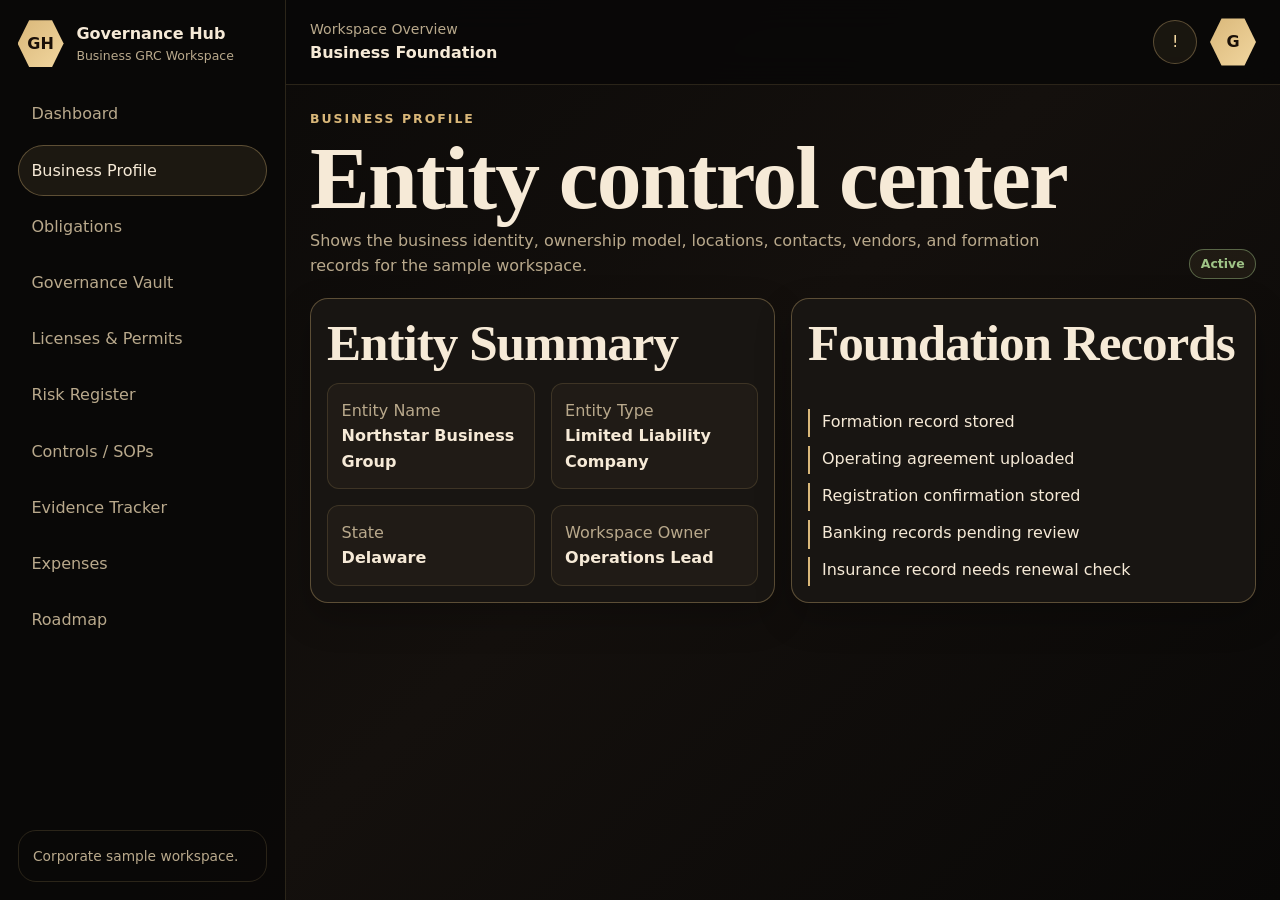
==== commit 97e60cb1: "Replace business profile with corporate sample workspace page" ====
--- a/pages/business-profile.html
+++ b/pages/business-profile.html
@@ -15,30 +15,38 @@
 </head>
 <body>
   <div class="app-shell">
-    <aside class="sidebar"><div class="sidebar-inner"><a class="brand-mark" href="../index.html"><span class="brand-hex">GH</span><span><strong>Governance Hub</strong><small>SyNERDgy LLC</small></span></a><nav class="sidebar-nav"><a data-nav href="dashboard.html">Dashboard</a><a data-nav href="business-profile.html">Business Profile</a><a data-nav href="obligations.html">Obligations</a><a data-nav href="vault.html">Governance Vault</a><a data-nav href="licenses.html">Licenses & Permits</a><a data-nav href="risks.html">Risk Register</a><a data-nav href="controls.html">Controls / SOPs</a><a data-nav href="evidence.html">Evidence Tracker</a><a data-nav href="expenses.html">Expenses</a><a data-nav href="roadmap.html">Roadmap</a></nav><div class="sidebar-footer">Entity control starts here. The spreadsheet vibes can leave.</div></div></aside>
+    <aside class="sidebar">
+      <div class="sidebar-inner">
+        <a class="brand-mark" href="../index.html"><span class="brand-hex">GH</span><span><strong>Governance Hub</strong><small>Business GRC Workspace</small></span></a>
+        <nav class="sidebar-nav">
+          <a data-nav href="dashboard.html">Dashboard</a>
+          <a data-nav href="business-profile.html">Business Profile</a>
+          <a data-nav href="obligations.html">Obligations</a>
+          <a data-nav href="vault.html">Governance Vault</a>
+          <a data-nav href="licenses.html">Licenses & Permits</a>
+          <a data-nav href="risks.html">Risk Register</a>
+          <a data-nav href="controls.html">Controls / SOPs</a>
+          <a data-nav href="evidence.html">Evidence Tracker</a>
+          <a data-nav href="expenses.html">Expenses</a>
+          <a data-nav href="roadmap.html">Roadmap</a>
+        </nav>
+        <div class="sidebar-footer">Corporate sample workspace.</div>
+      </div>
+    </aside>
     <div class="main-panel">
-      <header class="app-header"><div class="header-copy"><span>Welcome back, King.</span><strong>Business Foundation</strong></div><div class="header-actions"><button class="icon-button">!</button><span class="profile-hex">B</span></div></header>
+      <header class="app-header"><div class="header-copy"><span>Workspace Overview</span><strong>Business Foundation</strong></div><div class="header-actions"><button class="icon-button">!</button><span class="profile-hex">G</span></div></header>
       <main class="page-content">
-        <section class="page-heading"><div><p class="eyebrow">Business Profile</p><h1>Entity control center</h1><p>Shows the business identity, ownership, registered agent, locations, contacts, vendors, and formation records.</p></div><span class="badge success">Active</span></section>
-
+        <section class="page-heading">
+          <div><p class="eyebrow">Business Profile</p><h1>Entity control center</h1><p>Shows the business identity, ownership model, locations, contacts, vendors, and formation records for the sample workspace.</p></div><span class="badge success">Active</span>
+        </section>
         <section class="card-grid two">
-          <article class="panel-card"><h2>Entity Summary</h2><div class="detail-grid"><div class="detail-item"><span>Entity Name</span><strong>SyNERDgy LLC</strong></div><div class="detail-item"><span>Entity Type</span><strong>Limited Liability Company</strong></div><div class="detail-item"><span>State</span><strong>Kentucky</strong></div><div class="detail-item"><span>Formation Status</span><strong>Active</strong></div><div class="detail-item"><span>Registered Agent</span><strong>Brandy</strong></div><div class="detail-item"><span>EIN Confirmation</span><strong>Stored</strong></div></div></article>
-          <article class="panel-card"><h2>Formation Records</h2><ul class="check-list"><li>Articles of Organization stored</li><li>Operating Agreement uploaded</li><li>EIN confirmation stored</li><li>Banking records pending final review</li><li>Insurance declaration needs renewal check</li></ul></article>
-        </section>
-
-        <section class="table-card">
-          <div class="card-header"><h2>Ownership & Roles</h2><span class="badge info">Mock Data</span></div>
-          <table class="data-table"><thead><tr><th>Name</th><th>Role</th><th>Governance Area</th><th>Status</th></tr></thead><tbody><tr><td><strong>Brandy</strong></td><td>Founder / COO</td><td>Operations, records, compliance workflow</td><td><span class="badge success">Active</span></td></tr><tr><td><strong>Nate</strong></td><td>Managing Member</td><td>Executive approval and continuity</td><td><span class="badge warning">Review</span></td></tr></tbody></table>
-        </section>
-
-        <section class="card-grid three">
-          <article class="panel-card"><h3>Business Locations</h3><p>Principal office: Lexington, Kentucky.</p></article>
-          <article class="panel-card"><h3>Key Contacts</h3><p>Registered agent, banking contact, tax contact, and insurance contact belong here.</p></article>
-          <article class="panel-card"><h3>Critical Vendors</h3><p>Banking partner, insurance provider, domain registrar, and print vendor are tracked as dependencies.</p></article>
+          <article class="panel-card"><h2>Entity Summary</h2><div class="detail-grid"><div class="detail-item"><span>Entity Name</span><strong data-workspace-value="businessName">Northstar Business Group</strong></div><div class="detail-item"><span>Entity Type</span><strong data-workspace-value="entityType">Limited Liability Company</strong></div><div class="detail-item"><span>State</span><strong data-workspace-value="state">Delaware</strong></div><div class="detail-item"><span>Workspace Owner</span><strong data-workspace-value="ownerName">Operations Lead</strong></div></div></article>
+          <article class="panel-card"><h2>Foundation Records</h2><ul class="check-list"><li>Formation record stored</li><li>Operating agreement uploaded</li><li>Registration confirmation stored</li><li>Banking records pending review</li><li>Insurance record needs renewal check</li></ul></article>
         </section>
       </main>
     </div>
   </div>
   <script src="../scripts/navigation.js"></script>
+  <script src="../scripts/workspace.js"></script>
 </body>
 </html>
--- a/styles/tables.css
+++ b/styles/tables.css
@@ -29,6 +29,42 @@
   color: var(--color-cream);
 }
 
+.quick-filter-row {
+  display: flex;
+  flex-wrap: wrap;
+  gap: 0.55rem;
+  margin: 1rem 0;
+  padding: 0.75rem;
+  border: 1px solid var(--color-line-soft);
+  border-radius: var(--radius-md);
+  background: rgba(217, 183, 121, 0.045);
+}
+
+.filter-chip {
+  min-height: 36px;
+  padding: 0.42rem 0.78rem;
+  border: 1px solid var(--color-line);
+  border-radius: 999px;
+  background: rgba(9, 8, 7, 0.62);
+  color: var(--color-muted);
+  font-size: 0.84rem;
+  font-weight: 800;
+  transition: transform 150ms ease, background 150ms ease, color 150ms ease, border-color 150ms ease;
+}
+
+.filter-chip:hover,
+.filter-chip:focus-visible {
+  transform: translateY(-1px);
+  color: var(--color-cream);
+  border-color: var(--color-gold);
+}
+
+.filter-chip.active {
+  background: linear-gradient(135deg, var(--color-gold), var(--color-gold-soft));
+  color: #1b1208;
+  border-color: transparent;
+}
+
 .table-toolbar {
   display: flex;
   flex-wrap: wrap;
--- a/styles/pages.css
+++ b/styles/pages.css
@@ -9,10 +9,104 @@
   gap: 1rem;
 }
 
+.workspace-form {
+  display: grid;
+  gap: 1rem;
+  margin-top: 1rem;
+}
+
+.form-grid {
+  display: grid;
+  grid-template-columns: repeat(2, minmax(0, 1fr));
+  gap: 0.9rem;
+}
+
+.form-field {
+  display: grid;
+  gap: 0.35rem;
+}
+
+.form-field label {
+  color: var(--color-gold-soft);
+  font-size: 0.78rem;
+  font-weight: 800;
+  letter-spacing: 0.08em;
+  text-transform: uppercase;
+}
+
+.form-field input,
+.form-field select {
+  min-height: 44px;
+  border: 1px solid var(--color-line);
+  border-radius: var(--radius-sm);
+  background: rgba(9, 8, 7, 0.72);
+  color: var(--color-cream);
+  padding: 0 0.85rem;
+}
+
+.workspace-status {
+  color: var(--color-muted);
+  font-size: 0.9rem;
+}
+
+.menu-card {
+  display: grid;
+  gap: 0.55rem;
+}
+
+.menu-card a {
+  color: var(--color-gold-soft);
+  font-weight: 800;
+}
+
 .expense-total {
   color: var(--color-gold-soft);
   font-family: var(--font-heading);
   font-size: 2.6rem;
+}
+
+.expense-chart {
+  display: grid;
+  gap: 0.75rem;
+}
+
+.chart-row {
+  display: grid;
+  grid-template-columns: 52px 1fr 80px;
+  align-items: center;
+  gap: 0.75rem;
+  color: var(--color-muted);
+}
+
+.chart-track {
+  height: 22px;
+  overflow: hidden;
+  border: 1px solid var(--color-line-soft);
+  border-radius: 999px;
+  background: rgba(246, 234, 215, 0.06);
+}
+
+.chart-bar {
+  display: block;
+  height: 100%;
+  border-radius: inherit;
+  background: linear-gradient(90deg, var(--color-gold), var(--color-gold-soft));
+}
+
+.category-hive {
+  display: grid;
+  grid-template-columns: repeat(3, minmax(0, 1fr));
+  gap: 0.7rem;
+}
+
+.category-hive span {
+  padding: 0.65rem;
+  border: 1px solid var(--color-line-soft);
+  border-radius: var(--radius-sm);
+  background: rgba(217, 183, 121, 0.05);
+  text-align: center;
+  color: var(--color-gold-soft);
+  font-size: 0.85rem;
 }
 
 .roadmap-phase {
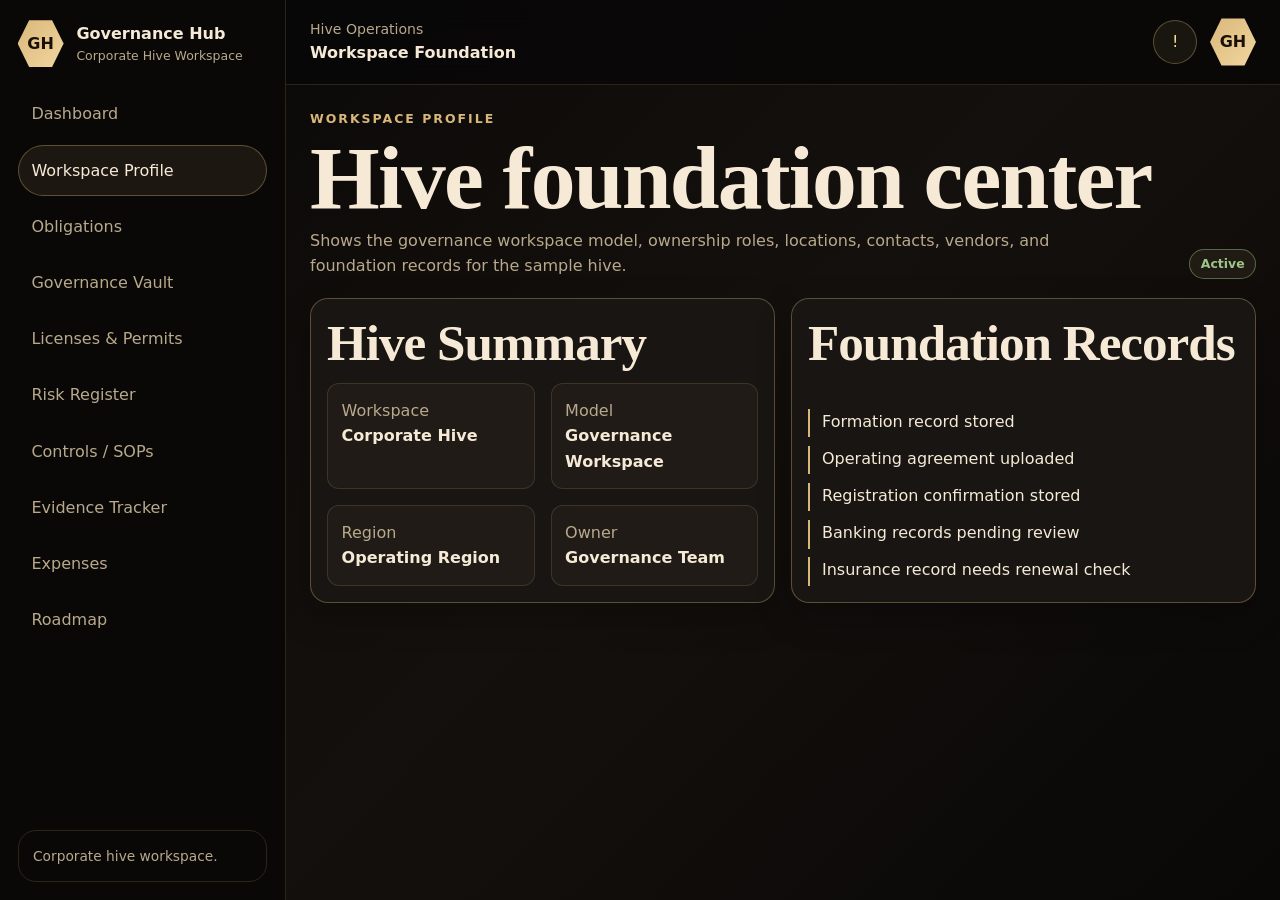
==== commit 221d6116: "Convert workspace profile to corporate hive model" ====
--- a/pages/business-profile.html
+++ b/pages/business-profile.html
@@ -3,7 +3,7 @@
 <head>
   <meta charset="UTF-8" />
   <meta name="viewport" content="width=device-width, initial-scale=1.0" />
-  <title>Business Profile | Governance Hub</title>
+  <title>Workspace Profile | Governance Hub</title>
   <link rel="stylesheet" href="../styles/tokens.css" />
   <link rel="stylesheet" href="../styles/base.css" />
   <link rel="stylesheet" href="../styles/layout.css" />
@@ -17,10 +17,10 @@
   <div class="app-shell">
     <aside class="sidebar">
       <div class="sidebar-inner">
-        <a class="brand-mark" href="../index.html"><span class="brand-hex">GH</span><span><strong>Governance Hub</strong><small>Business GRC Workspace</small></span></a>
+        <a class="brand-mark" href="../index.html"><span class="brand-hex">GH</span><span><strong>Governance Hub</strong><small>Corporate Hive Workspace</small></span></a>
         <nav class="sidebar-nav">
           <a data-nav href="dashboard.html">Dashboard</a>
-          <a data-nav href="business-profile.html">Business Profile</a>
+          <a data-nav href="business-profile.html">Workspace Profile</a>
           <a data-nav href="obligations.html">Obligations</a>
           <a data-nav href="vault.html">Governance Vault</a>
           <a data-nav href="licenses.html">Licenses & Permits</a>
@@ -30,23 +30,22 @@
           <a data-nav href="expenses.html">Expenses</a>
           <a data-nav href="roadmap.html">Roadmap</a>
         </nav>
-        <div class="sidebar-footer">Corporate sample workspace.</div>
+        <div class="sidebar-footer">Corporate hive workspace.</div>
       </div>
     </aside>
     <div class="main-panel">
-      <header class="app-header"><div class="header-copy"><span>Workspace Overview</span><strong>Business Foundation</strong></div><div class="header-actions"><button class="icon-button">!</button><span class="profile-hex">G</span></div></header>
+      <header class="app-header"><div class="header-copy"><span>Hive Operations</span><strong>Workspace Foundation</strong></div><div class="header-actions"><button class="icon-button">!</button><span class="profile-hex">GH</span></div></header>
       <main class="page-content">
         <section class="page-heading">
-          <div><p class="eyebrow">Business Profile</p><h1>Entity control center</h1><p>Shows the business identity, ownership model, locations, contacts, vendors, and formation records for the sample workspace.</p></div><span class="badge success">Active</span>
+          <div><p class="eyebrow">Workspace Profile</p><h1>Hive foundation center</h1><p>Shows the governance workspace model, ownership roles, locations, contacts, vendors, and foundation records for the sample hive.</p></div><span class="badge success">Active</span>
         </section>
         <section class="card-grid two">
-          <article class="panel-card"><h2>Entity Summary</h2><div class="detail-grid"><div class="detail-item"><span>Entity Name</span><strong data-workspace-value="businessName">Northstar Business Group</strong></div><div class="detail-item"><span>Entity Type</span><strong data-workspace-value="entityType">Limited Liability Company</strong></div><div class="detail-item"><span>State</span><strong data-workspace-value="state">Delaware</strong></div><div class="detail-item"><span>Workspace Owner</span><strong data-workspace-value="ownerName">Operations Lead</strong></div></div></article>
+          <article class="panel-card"><h2>Hive Summary</h2><div class="detail-grid"><div class="detail-item"><span>Workspace</span><strong>Corporate Hive</strong></div><div class="detail-item"><span>Model</span><strong>Governance Workspace</strong></div><div class="detail-item"><span>Region</span><strong>Operating Region</strong></div><div class="detail-item"><span>Owner</span><strong>Governance Team</strong></div></div></article>
           <article class="panel-card"><h2>Foundation Records</h2><ul class="check-list"><li>Formation record stored</li><li>Operating agreement uploaded</li><li>Registration confirmation stored</li><li>Banking records pending review</li><li>Insurance record needs renewal check</li></ul></article>
         </section>
       </main>
     </div>
   </div>
   <script src="../scripts/navigation.js"></script>
-  <script src="../scripts/workspace.js"></script>
 </body>
 </html>
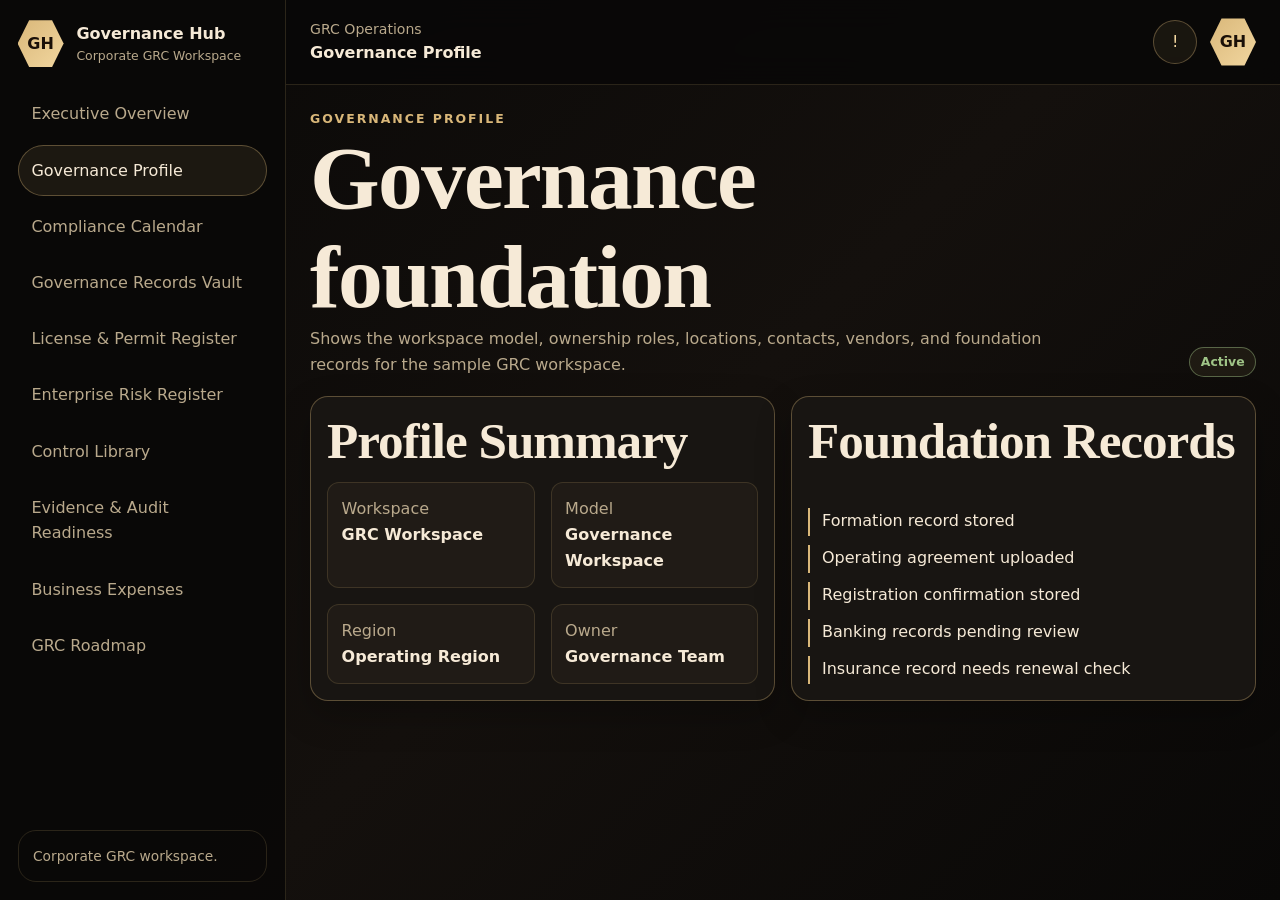
==== commit 03c28ab3: "Tone down governance profile hive wording" ====
--- a/pages/business-profile.html
+++ b/pages/business-profile.html
@@ -3,7 +3,7 @@
 <head>
   <meta charset="UTF-8" />
   <meta name="viewport" content="width=device-width, initial-scale=1.0" />
-  <title>Workspace Profile | Governance Hub</title>
+  <title>Governance Profile | Governance Hub</title>
   <link rel="stylesheet" href="../styles/tokens.css" />
   <link rel="stylesheet" href="../styles/base.css" />
   <link rel="stylesheet" href="../styles/layout.css" />
@@ -17,30 +17,30 @@
   <div class="app-shell">
     <aside class="sidebar">
       <div class="sidebar-inner">
-        <a class="brand-mark" href="../index.html"><span class="brand-hex">GH</span><span><strong>Governance Hub</strong><small>Corporate Hive Workspace</small></span></a>
+        <a class="brand-mark" href="../index.html"><span class="brand-hex">GH</span><span><strong>Governance Hub</strong><small>Corporate GRC Workspace</small></span></a>
         <nav class="sidebar-nav">
-          <a data-nav href="dashboard.html">Dashboard</a>
-          <a data-nav href="business-profile.html">Workspace Profile</a>
-          <a data-nav href="obligations.html">Obligations</a>
-          <a data-nav href="vault.html">Governance Vault</a>
-          <a data-nav href="licenses.html">Licenses & Permits</a>
-          <a data-nav href="risks.html">Risk Register</a>
-          <a data-nav href="controls.html">Controls / SOPs</a>
-          <a data-nav href="evidence.html">Evidence Tracker</a>
-          <a data-nav href="expenses.html">Expenses</a>
-          <a data-nav href="roadmap.html">Roadmap</a>
+          <a data-nav href="dashboard.html">Executive Overview</a>
+          <a data-nav href="business-profile.html">Governance Profile</a>
+          <a data-nav href="obligations.html">Compliance Calendar</a>
+          <a data-nav href="vault.html">Governance Records Vault</a>
+          <a data-nav href="licenses.html">License & Permit Register</a>
+          <a data-nav href="risks.html">Enterprise Risk Register</a>
+          <a data-nav href="controls.html">Control Library</a>
+          <a data-nav href="evidence.html">Evidence & Audit Readiness</a>
+          <a data-nav href="expenses.html">Business Expenses</a>
+          <a data-nav href="roadmap.html">GRC Roadmap</a>
         </nav>
-        <div class="sidebar-footer">Corporate hive workspace.</div>
+        <div class="sidebar-footer">Corporate GRC workspace.</div>
       </div>
     </aside>
     <div class="main-panel">
-      <header class="app-header"><div class="header-copy"><span>Hive Operations</span><strong>Workspace Foundation</strong></div><div class="header-actions"><button class="icon-button">!</button><span class="profile-hex">GH</span></div></header>
+      <header class="app-header"><div class="header-copy"><span>GRC Operations</span><strong>Governance Profile</strong></div><div class="header-actions"><button class="icon-button">!</button><span class="profile-hex">GH</span></div></header>
       <main class="page-content">
         <section class="page-heading">
-          <div><p class="eyebrow">Workspace Profile</p><h1>Hive foundation center</h1><p>Shows the governance workspace model, ownership roles, locations, contacts, vendors, and foundation records for the sample hive.</p></div><span class="badge success">Active</span>
+          <div><p class="eyebrow">Governance Profile</p><h1>Governance foundation</h1><p>Shows the workspace model, ownership roles, locations, contacts, vendors, and foundation records for the sample GRC workspace.</p></div><span class="badge success">Active</span>
         </section>
         <section class="card-grid two">
-          <article class="panel-card"><h2>Hive Summary</h2><div class="detail-grid"><div class="detail-item"><span>Workspace</span><strong>Corporate Hive</strong></div><div class="detail-item"><span>Model</span><strong>Governance Workspace</strong></div><div class="detail-item"><span>Region</span><strong>Operating Region</strong></div><div class="detail-item"><span>Owner</span><strong>Governance Team</strong></div></div></article>
+          <article class="panel-card"><h2>Profile Summary</h2><div class="detail-grid"><div class="detail-item"><span>Workspace</span><strong>GRC Workspace</strong></div><div class="detail-item"><span>Model</span><strong>Governance Workspace</strong></div><div class="detail-item"><span>Region</span><strong>Operating Region</strong></div><div class="detail-item"><span>Owner</span><strong>Governance Team</strong></div></div></article>
           <article class="panel-card"><h2>Foundation Records</h2><ul class="check-list"><li>Formation record stored</li><li>Operating agreement uploaded</li><li>Registration confirmation stored</li><li>Banking records pending review</li><li>Insurance record needs renewal check</li></ul></article>
         </section>
       </main>
--- a/styles/responsive.css
+++ b/styles/responsive.css
@@ -1,3 +1,9 @@
+@media (max-width: 1180px) {
+  .signal-hive {
+    grid-template-columns: repeat(3, minmax(145px, 1fr));
+  }
+}
+
 @media (max-width: 1000px) {
   .hero-section,
   .split-section,
@@ -24,6 +30,10 @@
   .card-grid.three {
     grid-template-columns: repeat(2, minmax(0, 1fr));
   }
+
+  .signal-hive {
+    grid-template-columns: repeat(2, minmax(145px, 1fr));
+  }
 }
 
 @media (max-width: 680px) {
@@ -32,7 +42,8 @@
   .page-heading,
   .site-footer,
   .panel-header,
-  .card-header {
+  .card-header,
+  .signal-intro {
     align-items: flex-start;
     flex-direction: column;
   }
@@ -52,8 +63,14 @@
   .license-grid,
   .roadmap-grid,
   .sidebar-nav,
-  .hive-map {
+  .hive-map,
+  .signal-hive {
     grid-template-columns: 1fr;
+  }
+
+  .signal-cell {
+    min-height: 124px;
+    clip-path: polygon(12% 0%, 88% 0%, 100% 50%, 88% 100%, 12% 100%, 0% 50%);
   }
 
   .timeline-list li {
